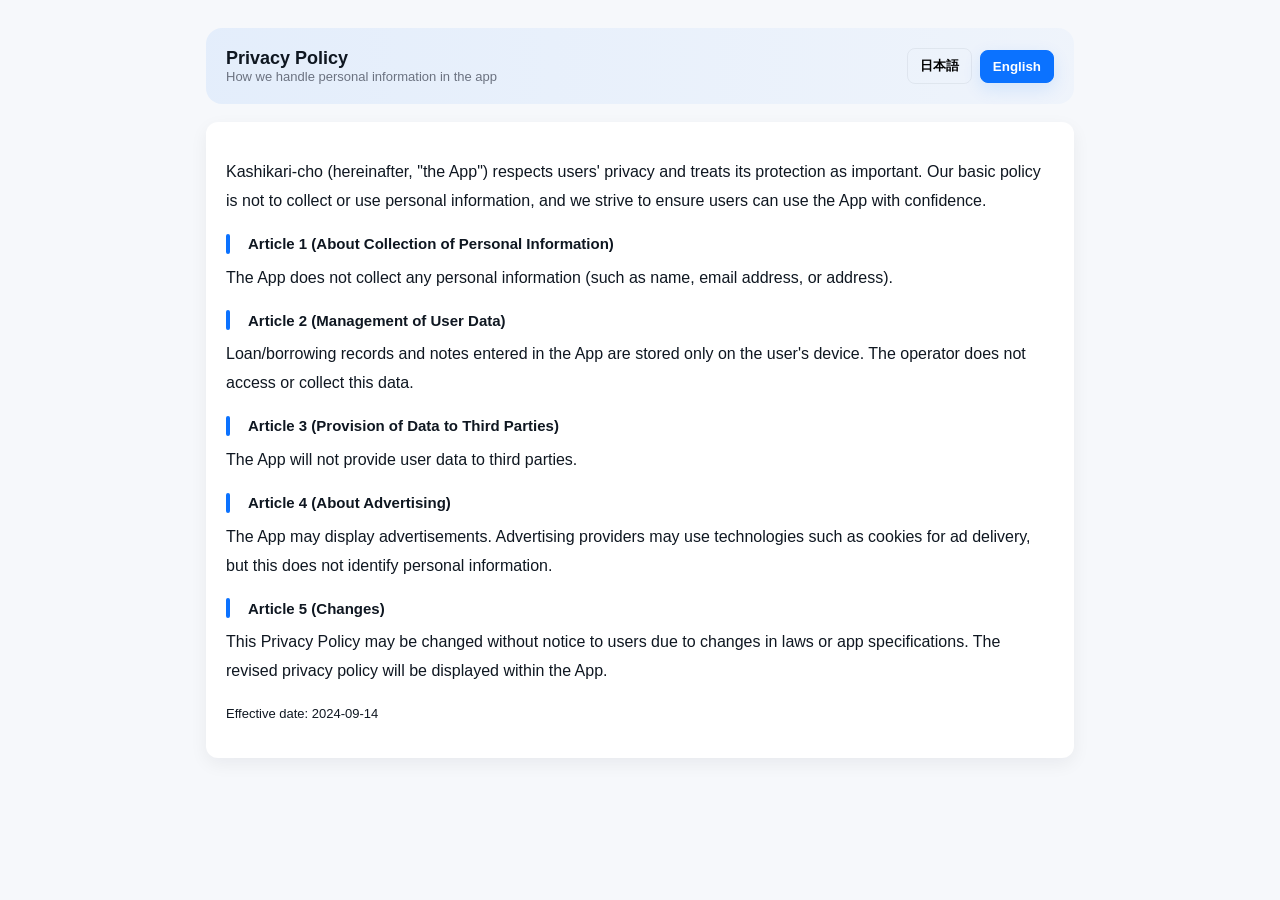
==== 6740730097/PP.html @ 70ec524e "Add files via upload" ====
<!doctype html>
<html lang="ja">
<head>
  <meta charset="utf-8">
  <meta name="viewport" content="width=device-width,initial-scale=1">
  <title data-ja="プライバシーポリシー" data-en="Privacy Policy">プライバシーポリシー</title>
  <link rel="stylesheet" href="styles.css">
</head>
<body>
  <main>
    <div class="container">
      <div class="hero">
        <div>
          <div class="title" data-ja="プライバシーポリシー" data-en="Privacy Policy">プライバシーポリシー</div>
          <div class="subtitle" data-ja="当アプリにおける個人情報の取り扱いについて" data-en="How we handle personal information in the app">当アプリにおける個人情報の取り扱いについて</div>
        </div>
        <div class="lang-switch">
          <button data-lang="ja" aria-checked="true">日本語</button>
          <button data-lang="en">English</button>
        </div>
      </div>

      <div class="card">
        <p data-ja="カシカリ帳（以下、「本アプリ」といいます。）は、ユーザーのプライバシーを尊重し、その保護を重要視しています。本アプリにおいては、個人情報の収集や利用がないことを基本方針とし、ユーザーが安心して本アプリを利用できるように努めます。" data-en="Kashikari-cho (hereinafter, &quot;the App&quot;) respects users' privacy and treats its protection as important. Our basic policy is not to collect or use personal information, and we strive to ensure users can use the App with confidence.">カシカリ帳（以下、「本アプリ」といいます。）は、ユーザーのプライバシーを尊重し、その保護を重要視しています。本アプリにおいては、個人情報の収集や利用がないことを基本方針とし、ユーザーが安心して本アプリを利用できるように努めます。</p>

        <h3 data-ja="第1条（個人情報の収集について）" data-en="Article 1 (About Collection of Personal Information)">第1条（個人情報の収集について）</h3>
        <p data-ja="本アプリは、個人情報（名前、メールアドレス、住所など）を一切収集しません。" data-en="The App does not collect any personal information (such as name, email address, or address).">本アプリは、個人情報（名前、メールアドレス、住所など）を一切収集しません。</p>

        <h3 data-ja="第2条（利用者データの管理について）" data-en="Article 2 (Management of User Data)">第2条（利用者データの管理について）</h3>
        <p data-ja="本アプリで入力された貸し借りの情報やメモなどは、すべてユーザーの端末内にのみ保存されます。本アプリの運営者は、これらのデータにアクセスしたり収集することはありません。" data-en="Loan/borrowing records and notes entered in the App are stored only on the user's device. The operator does not access or collect this data.">本アプリで入力された貸し借りの情報やメモなどは、すべてユーザーの端末内にのみ保存されます。本アプリの運営者は、これらのデータにアクセスしたり収集することはありません。</p>

        <h3 data-ja="第3条（データの第三者提供について）" data-en="Article 3 (Provision of Data to Third Parties)">第3条（データの第三者提供について）</h3>
        <p data-ja="本アプリは、ユーザーのデータを第三者に提供することはありません。" data-en="The App will not provide user data to third parties.">本アプリは、ユーザーのデータを第三者に提供することはありません。</p>

        <h3 data-ja="第4条（広告について）" data-en="Article 4 (About Advertising)">第4条（広告について）</h3>
        <p data-ja="本アプリには、広告が表示されることがあります。広告配信事業者が、広告の配信にあたりCookie等の技術を使用する場合がありますが、これにより個人情報が特定されることはありません。" data-en="The App may display advertisements. Advertising providers may use technologies such as cookies for ad delivery, but this does not identify personal information.">本アプリには、広告が表示されることがあります。広告配信事業者が、広告の配信にあたりCookie等の技術を使用する場合がありますが、これにより個人情報が特定されることはありません。</p>

  <h3 data-ja="第5条（変更について）" data-en="Article 5 (Changes)">第5条（変更について）</h3>
  <p data-ja="本プライバシーポリシーの内容は、法令の改正や本アプリの仕様変更に伴い、ユーザーに通知することなく変更される場合があります。変更後のプライバシーポリシーは、本アプリ内で表示されるものとします。" data-en="This Privacy Policy may be changed without notice to users due to changes in laws or app specifications. The revised privacy policy will be displayed within the App.">本プライバシーポリシーの内容は、法令の改正や本アプリの仕様変更に伴い、ユーザーに通知することなく変更される場合があります。変更後のプライバシーポリシーは、本アプリ内で表示されるものとします。</p>
  <p class="muted small" data-ja="制定日: 2024年9月14日" data-en="Effective date: 2024-09-14">制定日: 2024年9月14日</p>
      </div>
    </div>
  </main>

  <script src="script.js"></script>
</body>
</html>
---- 6740730097/styles.css ----
:root{
  --bg:#fff;
  --fg:#111;
  --accent:#0b72ff;
  --muted:#555;
}
:root{
  --bg:#f6f8fb;
  --card:#ffffff;
  --fg:#0f1721;
  --accent:#0b72ff;
  --muted:#6b7280;
  --radius:12px;
}

*{box-sizing:border-box}
body{font-family: -apple-system, BlinkMacSystemFont, "Inter", "Helvetica Neue", Arial; background:var(--bg); color:var(--fg); margin:0; padding:0;-webkit-font-smoothing:antialiased}

header{display:flex;align-items:center;justify-content:space-between;padding:20px 24px}
h1{margin:0;font-size:20px}
.lang-switch{display:flex;align-items:center}
.lang-switch button{margin-left:8px;padding:8px 12px;border:1px solid rgba(15,23,33,0.06);background:transparent;border-radius:8px;cursor:pointer;font-weight:600;position:relative;z-index:1}
.lang-switch button[aria-checked="true"]{background:var(--accent);color:white;border-color:var(--accent);box-shadow:0 6px 18px rgba(11,114,255,0.12)}

.container{max-width:900px;margin:28px auto;padding:0 16px}
.hero{background:linear-gradient(90deg, rgba(11,114,255,0.08), rgba(11,114,255,0.03));padding:20px;border-radius:16px;margin-bottom:18px;display:flex;align-items:center;justify-content:space-between}
.hero .title{font-size:18px;font-weight:700}
.hero .subtitle{color:var(--muted);font-size:13px}

.card{background:var(--card);border-radius:var(--radius);box-shadow:0 6px 18px rgba(16,24,40,0.06);padding:20px;margin-bottom:16px}
.card h2{margin:0 0 12px 0;font-size:16px}
.card p{color:var(--fg);line-height:1.8}

/* Section heading (h3) styling for clarity */
h3{margin-top:18px;margin-bottom:10px;font-size:15px;display:flex;align-items:center;gap:12px}
h3:before{content:'';display:inline-block;width:4px;height:20px;background:var(--accent);border-radius:2px;margin-left:0;margin-right:6px}
h3 + p{margin-top:0}

/* Lists inside cards */
.card ul{padding-left:20px;margin-top:8px;margin-bottom:8px}
.card li{margin-bottom:6px}

/* muted small text (for dates) */
.muted{color:var(--muted)}
.small{font-size:13px}

nav ul{display:flex;gap:12px;padding:0;margin:0;list-style:none}
nav a{display:inline-block;padding:8px 12px;background:transparent;border-radius:8px;color:var(--accent);text-decoration:none;font-weight:600}

/* Q&A accordion */
.accordion{margin-top:8px}
.accordion-item{border-top:1px solid rgba(15,23,33,0.04)}
/* remove top border for the first accordion item */
.accordion > .accordion-item:first-child,
details.accordion-item:first-child{border-top:0}
details.accordion-item{position:relative;padding:0;margin:0}
details.accordion-item summary{list-style:none;cursor:pointer;padding:14px 0;display:flex;align-items:center;justify-content:space-between;font-weight:600;border:0}
/* hide default marker */
details.accordion-item summary::-webkit-details-marker{display:none}
details.accordion-item .chev{transition:transform .22s ease}
/* content wrap */
.accordion-item .accordion-content{padding:0 0 0 0;overflow:hidden}
/* animate height using max-height trick: set a large max-height when open */
details.accordion-item .accordion-content{max-height:0;transition:max-height .35s ease, padding .2s ease}
details.accordion-item[open] .accordion-content{padding-top:8px;padding-bottom:12px;max-height:400px}
details.accordion-item[open] .chev{transform:rotate(180deg)}
details.accordion-item .accordion-content p{margin:0;color:var(--fg);line-height:1.6}

@media (max-width:520px){
  .hero{flex-direction:column;align-items:flex-start;gap:8px}
}
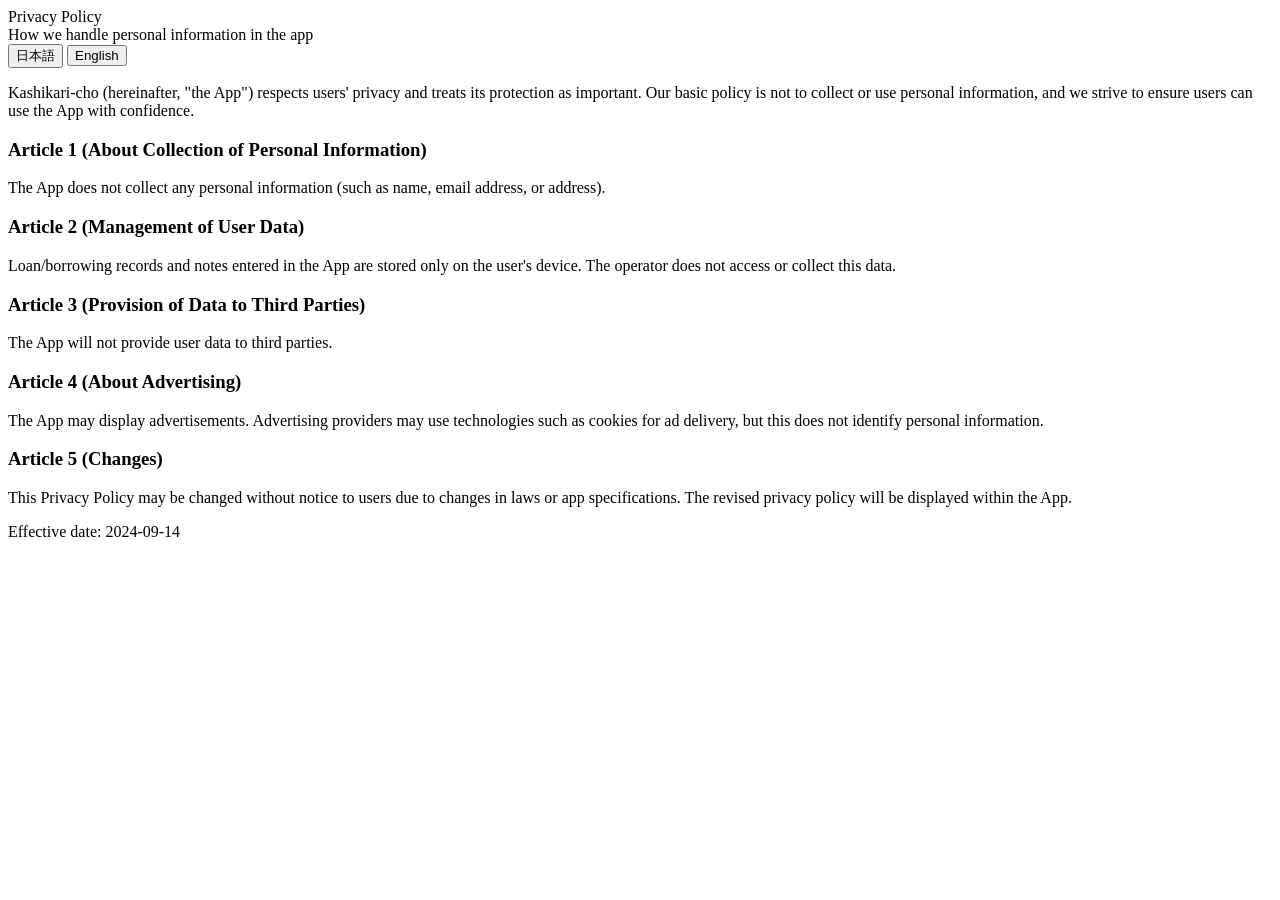
==== commit 1dcb3746: "Update PP.html" ====
--- a/6740730097/PP.html
+++ b/6740730097/PP.html
@@ -4,7 +4,7 @@
   <meta charset="utf-8">
   <meta name="viewport" content="width=device-width,initial-scale=1">
   <title data-ja="プライバシーポリシー" data-en="Privacy Policy">プライバシーポリシー</title>
-  <link rel="stylesheet" href="styles.css">
+  <link rel="stylesheet" href="style.css">
 </head>
 <body>
   <main>
@@ -44,4 +44,4 @@
 
   <script src="script.js"></script>
 </body>
-</html>+</html>
